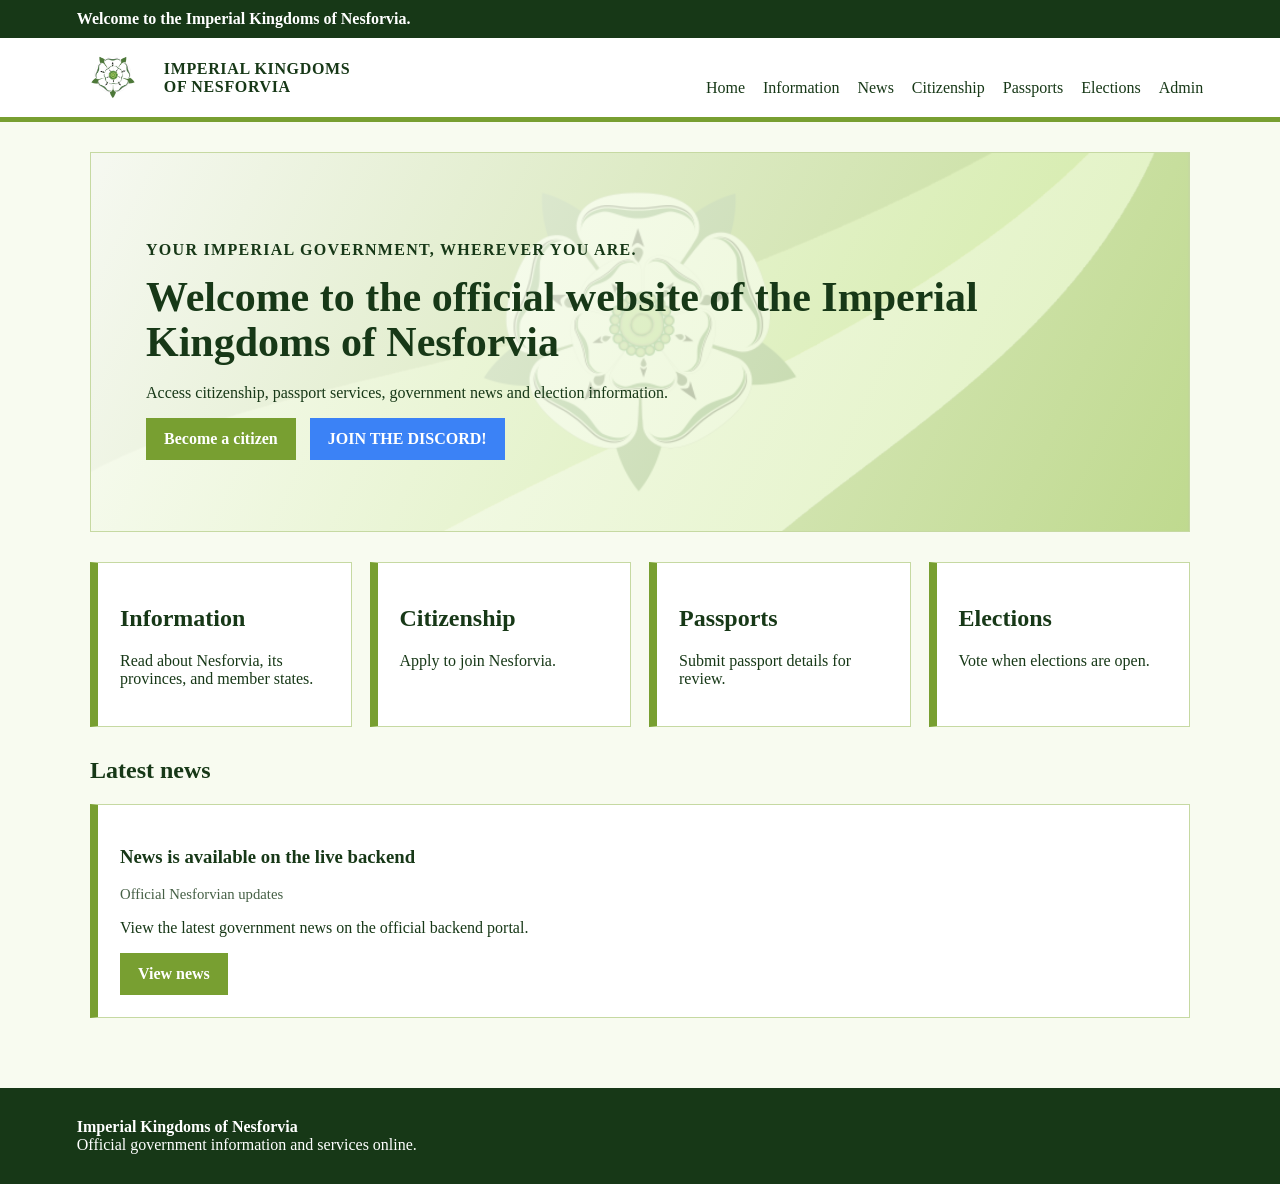
==== index.html @ 875af534 "Update index.html" ====
<!doctype html>
<html lang="en">
<head>
    <meta charset="utf-8">
    <meta name="viewport" content="width=device-width, initial-scale=1">
    <title>Imperial Kingdoms of Nesforvia</title>
    <link rel="stylesheet" href="styles.css">
    <link rel="icon" href="images/coat-of-arms.png">
</head>

<body>

    <div class="notice">
        Welcome to the Imperial Kingdoms of Nesforvia.
    </div>

    <header class="topbar">
        <a class="brand" href="index.html">
            <img src="images/coat-of-arms.png" alt="Nesforvia coat of arms">
            <span>IMPERIAL KINGDOMS<br>OF NESFORVIA</span>
        </a>

        <nav>
            <a href="index.html">Home</a>
            <a href="information.html">Information</a>
            <a href="https://nesforvia-backend.onrender.com/news">News</a>
            <a href="https://nesforvia-backend.onrender.com/citizenship">Citizenship</a>
            <a href="https://nesforvia-backend.onrender.com/passport">Passports</a>
            <a href="https://nesforvia-backend.onrender.com/elections">Elections</a>
            <a href="https://nesforvia-backend.onrender.com/admin">Admin</a>
        </nav>
    </header>

    <main>

        <section class="hero">
            <div>
                <p class="eyebrow">Your Imperial Government, wherever you are.</p>

                <h1>Welcome to the official website of the Imperial Kingdoms of Nesforvia</h1>

                <p>Access citizenship, passport services, government news and election information.</p>

                <a class="button" href="https://nesforvia-backend.onrender.com/citizenship">Become a citizen</a>
                <a class="button discord-btn" href="https://discord.gg/XUFp6UqzGB">JOIN THE DISCORD!</a>
            </div>
        </section>

        <section class="grid">
            <a class="card" href="information.html">
                <h2>Information</h2>
                <p>Read about Nesforvia, its provinces, and member states.</p>
            </a>

            <a class="card" href="https://nesforvia-backend.onrender.com/citizenship">
                <h2>Citizenship</h2>
                <p>Apply to join Nesforvia.</p>
            </a>

            <a class="card" href="https://nesforvia-backend.onrender.com/passport">
                <h2>Passports</h2>
                <p>Submit passport details for review.</p>
            </a>

            <a class="card" href="https://nesforvia-backend.onrender.com/elections">
                <h2>Elections</h2>
                <p>Vote when elections are open.</p>
            </a>
        </section>

        <h2>Latest news</h2>

        <section class="news-list">
            <article>
                <h3>News is available on the live backend</h3>
                <p class="meta">Official Nesforvian updates</p>
                <p>View the latest government news on the official backend portal.</p>
                <a class="button" href="https://nesforvia-backend.onrender.com/news">View news</a>
            </article>
        </section>

    </main>

    <footer>
        <b>Imperial Kingdoms of Nesforvia</b><br>
        Official government information and services online.
    </footer>

</body>
</html>
---- styles.css ----
:root {
    --green: #789f31;
    --pale: #d9efb1;
    --deep: #173817;
    --white: #ffffff;
    --line: #c6d9a2;
    --discord: #3b82f6;
    --discord-dark: #2563eb;
}

* {
    box-sizing: border-box;
}

body {
    margin: 0;
    font-family: Georgia, 'Times New Roman', serif;
    background: #f8fbf0;
    color: var(--deep);
}

.notice {
    background: var(--deep);
    color: white;
    padding: 10px 6%;
    font-weight: bold;
}

.topbar {
    background: white;
    border-bottom: 5px solid var(--green);
    padding: 18px 6%;
    display: flex;
    justify-content: space-between;
    align-items: end;
    gap: 20px;
}

.brand {
    display: flex;
    align-items: center;
    gap: 15px;
    color: var(--deep);
    font-weight: bold;
    text-decoration: none;
    letter-spacing: 0.04em;
}

.brand img {
    width: 72px;
}

nav {
    display: flex;
    gap: 18px;
    flex-wrap: wrap;
}

nav a {
    color: var(--deep);
    text-decoration: none;
    border-bottom: 2px solid transparent;
}

nav a:hover {
    border-bottom-color: var(--green);
}

main {
    width: min(1100px, 90%);
    margin: 30px auto 60px;
}

.hero {
    min-height: 380px;
    background:
        linear-gradient(115deg, rgba(255,255,255,0.93), rgba(217,239,177,0.72)),
        url("images/flag.png") center / cover;
    border: 1px solid var(--line);
    padding: 55px;
    display: flex;
    align-items: center;
}

h1 {
    font-size: 42px;
    line-height: 1.08;
    margin: 0 0 18px;
}

.eyebrow {
    text-transform: uppercase;
    letter-spacing: 0.08em;
    font-weight: bold;
}

.button,
button {
    display: inline-block;
    background: var(--green);
    color: white;
    padding: 12px 18px;
    border: 0;
    text-decoration: none;
    font-weight: bold;
    cursor: pointer;
    font-family: inherit;
}

.button:hover,
button:hover {
    background: var(--deep);
}

.discord-btn {
    background: var(--discord);
    margin-left: 10px;
}

.discord-btn:hover {
    background: var(--discord-dark);
}

.grid {
    display: grid;
    grid-template-columns: repeat(auto-fit, minmax(230px, 1fr));
    gap: 18px;
    margin: 30px 0;
}

.card,
.news-list article {
    display: block;
    background: white;
    border: 1px solid var(--line);
    border-left: 8px solid var(--green);
    padding: 22px;
    color: var(--deep);
    text-decoration: none;
}

.meta {
    color: #466046;
    font-size: 0.92rem;
}

.form {
    background: white;
    border: 1px solid var(--line);
    padding: 22px;
    display: grid;
    gap: 15px;
    max-width: 720px;
}

.form input,
.form textarea,
.form select {
    width: 100%;
    padding: 11px;
    border: 1px solid var(--line);
    font: inherit;
}

.form textarea {
    min-height: 130px;
}

.check {
    display: flex;
    gap: 10px;
}

.check input {
    width: auto;
}

table {
    width: 100%;
    border-collapse: collapse;
    background: white;
}

td,
th {
    border: 1px solid var(--line);
    padding: 10px;
    text-align: left;
}

.news-img {
    max-width: 100%;
    max-height: 320px;
    object-fit: cover;
    margin-bottom: 10px;
}

.flash {
    background: var(--pale);
    border: 1px solid var(--line);
    padding: 12px 6%;
}

footer {
    background: var(--deep);
    color: white;
    padding: 30px 6%;
    margin-top: 70px;
}

/* Information page */

.page-hero {
    background: linear-gradient(115deg, rgba(255,255,255,0.94), rgba(217,239,177,0.78));
    border: 1px solid var(--line);
    padding: 45px;
    margin-bottom: 24px;
}

.info-hero {
    border-left: 10px solid var(--green);
}

.info-block {
    background: white;
    border: 1px solid var(--line);
    padding: 24px;
    margin: 22px 0;
}

.overview-grid {
    display: grid;
    grid-template-columns: minmax(220px, 390px) 1fr;
    gap: 24px;
    align-items: center;
}

.overview-flag,
.state-card img {
    width: 100%;
    border: 1px solid var(--line);
    background: white;
}

.state-grid {
    display: grid;
    gap: 18px;
}

.state-card {
    display: grid;
    grid-template-columns: 260px 1fr;
    gap: 20px;
    background: #f8fbf0;
    border: 1px solid var(--line);
    border-left: 8px solid var(--green);
    padding: 18px;
    align-items: center;
}

.state-card h3 {
    margin-top: 0;
}

/* Mobile */

@media (max-width: 760px) {
    .topbar {
        align-items: start;
        flex-direction: column;
    }

    .hero {
        padding: 30px;
    }

    h1 {
        font-size: 32px;
    }

    .overview-grid,
    .state-card {
        grid-template-columns: 1fr;
    }

    .page-hero {
        padding: 28px;
    }

    .discord-btn {
        margin-left: 0;
        margin-top: 10px;
    }
}
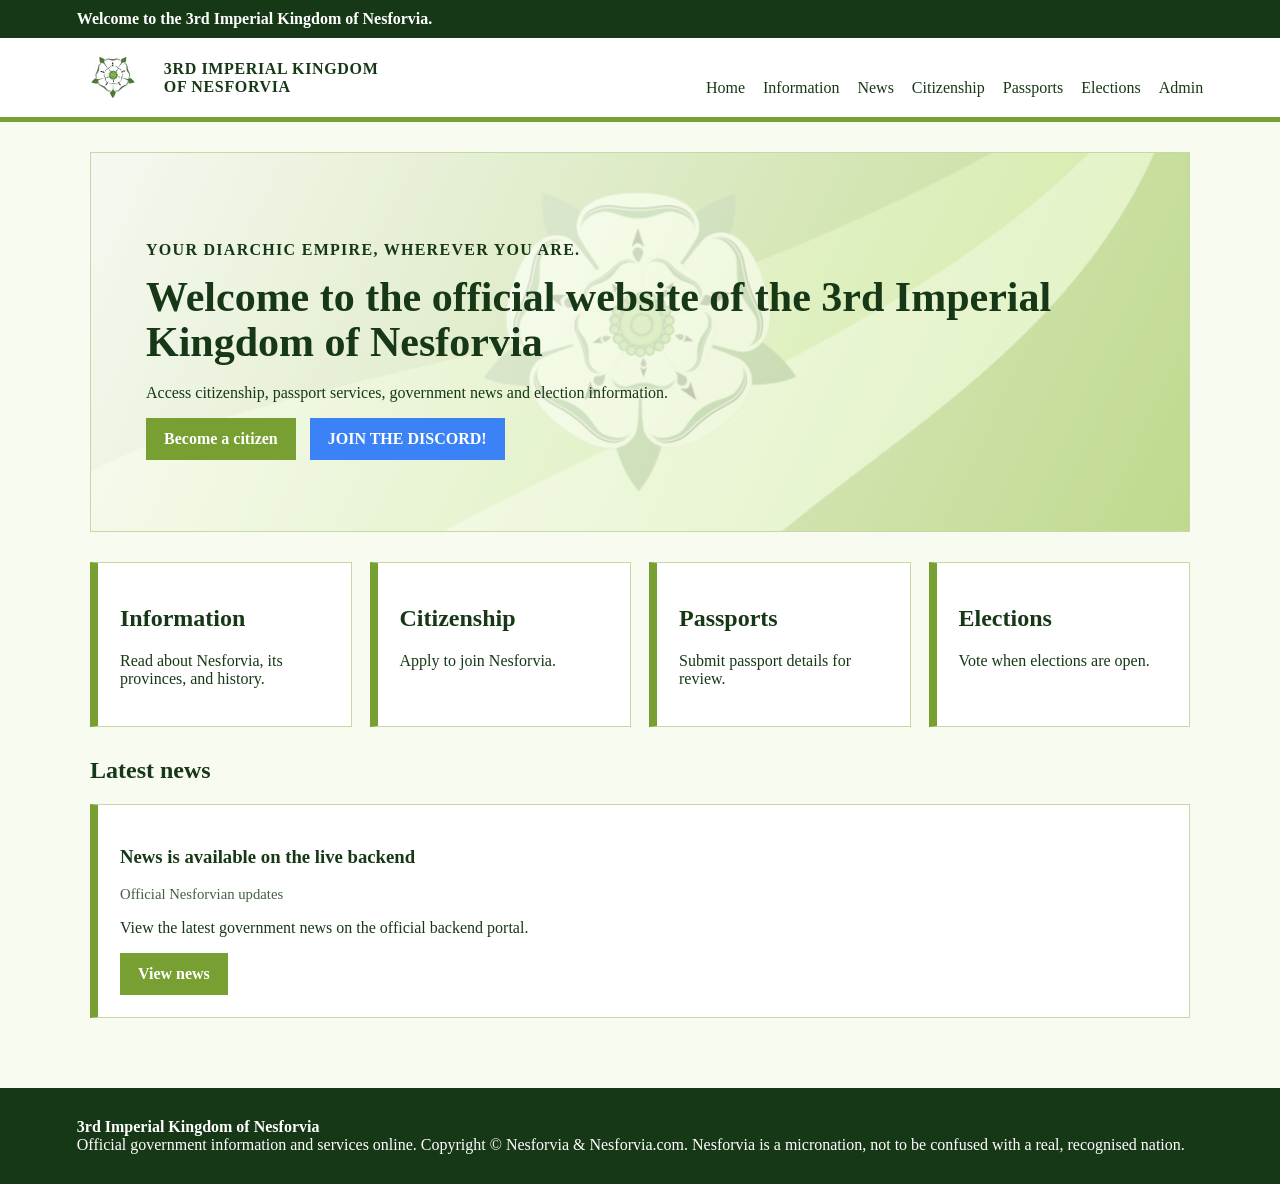
==== commit 1d20f808: "Update index.html" ====
--- a/index.html
+++ b/index.html
@@ -3,31 +3,31 @@
 <head>
     <meta charset="utf-8">
     <meta name="viewport" content="width=device-width, initial-scale=1">
-    <title>Imperial Kingdoms of Nesforvia</title>
+    <title>3rd Imperial Kingdom of Nesforvia</title>
     <link rel="stylesheet" href="styles.css">
-    <link rel="icon" href="images/coat-of-arms.png">
+    <link rel="icon" href="images/favicon.png">
 </head>
 
 <body>
 
     <div class="notice">
-        Welcome to the Imperial Kingdoms of Nesforvia.
+        Welcome to the 3rd Imperial Kingdom of Nesforvia.
     </div>
 
     <header class="topbar">
         <a class="brand" href="index.html">
             <img src="images/coat-of-arms.png" alt="Nesforvia coat of arms">
-            <span>IMPERIAL KINGDOMS<br>OF NESFORVIA</span>
+            <span>3RD IMPERIAL KINGDOM<br>OF NESFORVIA</span>
         </a>
 
         <nav>
             <a href="index.html">Home</a>
             <a href="information.html">Information</a>
-            <a href="https://nesforvia-backend.onrender.com/news">News</a>
-            <a href="https://nesforvia-backend.onrender.com/citizenship">Citizenship</a>
-            <a href="https://nesforvia-backend.onrender.com/passport">Passports</a>
-            <a href="https://nesforvia-backend.onrender.com/elections">Elections</a>
-            <a href="https://nesforvia-backend.onrender.com/admin">Admin</a>
+            <a href="https://gov.nesforvia.com/news">News</a>
+            <a href="https://gov.nesforvia.com/citizenship">Citizenship</a>
+            <a href="https://gov.nesforvia.com/passport">Passports</a>
+            <a href="https://gov.nesforvia.com/elections">Elections</a>
+            <a href="https://gov.nesforvia.com/admin">Admin</a>
         </nav>
     </header>
 
@@ -35,13 +35,13 @@
 
         <section class="hero">
             <div>
-                <p class="eyebrow">Your Imperial Government, wherever you are.</p>
+                <p class="eyebrow">Your Diarchic Empire, wherever you are.</p>
 
-                <h1>Welcome to the official website of the Imperial Kingdoms of Nesforvia</h1>
+                <h1>Welcome to the official website of the 3rd Imperial Kingdom of Nesforvia</h1>
 
                 <p>Access citizenship, passport services, government news and election information.</p>
 
-                <a class="button" href="https://nesforvia-backend.onrender.com/citizenship">Become a citizen</a>
+                <a class="button" href="https://gov.nesforvia.com/citizenship">Become a citizen</a>
                 <a class="button discord-btn" href="https://discord.gg/XUFp6UqzGB">JOIN THE DISCORD!</a>
             </div>
         </section>
@@ -49,20 +49,20 @@
         <section class="grid">
             <a class="card" href="information.html">
                 <h2>Information</h2>
-                <p>Read about Nesforvia, its provinces, and member states.</p>
+                <p>Read about Nesforvia, its provinces, and history.</p>
             </a>
 
-            <a class="card" href="https://nesforvia-backend.onrender.com/citizenship">
+            <a class="card" href="https://gov.nesforvia.com/citizenship">
                 <h2>Citizenship</h2>
                 <p>Apply to join Nesforvia.</p>
             </a>
 
-            <a class="card" href="https://nesforvia-backend.onrender.com/passport">
+            <a class="card" href="https://gov.nesforvia.com/passport">
                 <h2>Passports</h2>
                 <p>Submit passport details for review.</p>
             </a>
 
-            <a class="card" href="https://nesforvia-backend.onrender.com/elections">
+            <a class="card" href="https://gov.nesforvia.com/elections">
                 <h2>Elections</h2>
                 <p>Vote when elections are open.</p>
             </a>
@@ -75,15 +75,17 @@
                 <h3>News is available on the live backend</h3>
                 <p class="meta">Official Nesforvian updates</p>
                 <p>View the latest government news on the official backend portal.</p>
-                <a class="button" href="https://nesforvia-backend.onrender.com/news">View news</a>
+                <a class="button" href="https://gov.nesforvia.com/news">View news</a>
             </article>
         </section>
 
     </main>
 
     <footer>
-        <b>Imperial Kingdoms of Nesforvia</b><br>
+        <b>3rd Imperial Kingdom of Nesforvia</b><br>
         Official government information and services online.
+        Copyright © Nesforvia & Nesforvia.com.
+        Nesforvia is a micronation, not to be confused with a real, recognised nation.
     </footer>
 
 </body>
